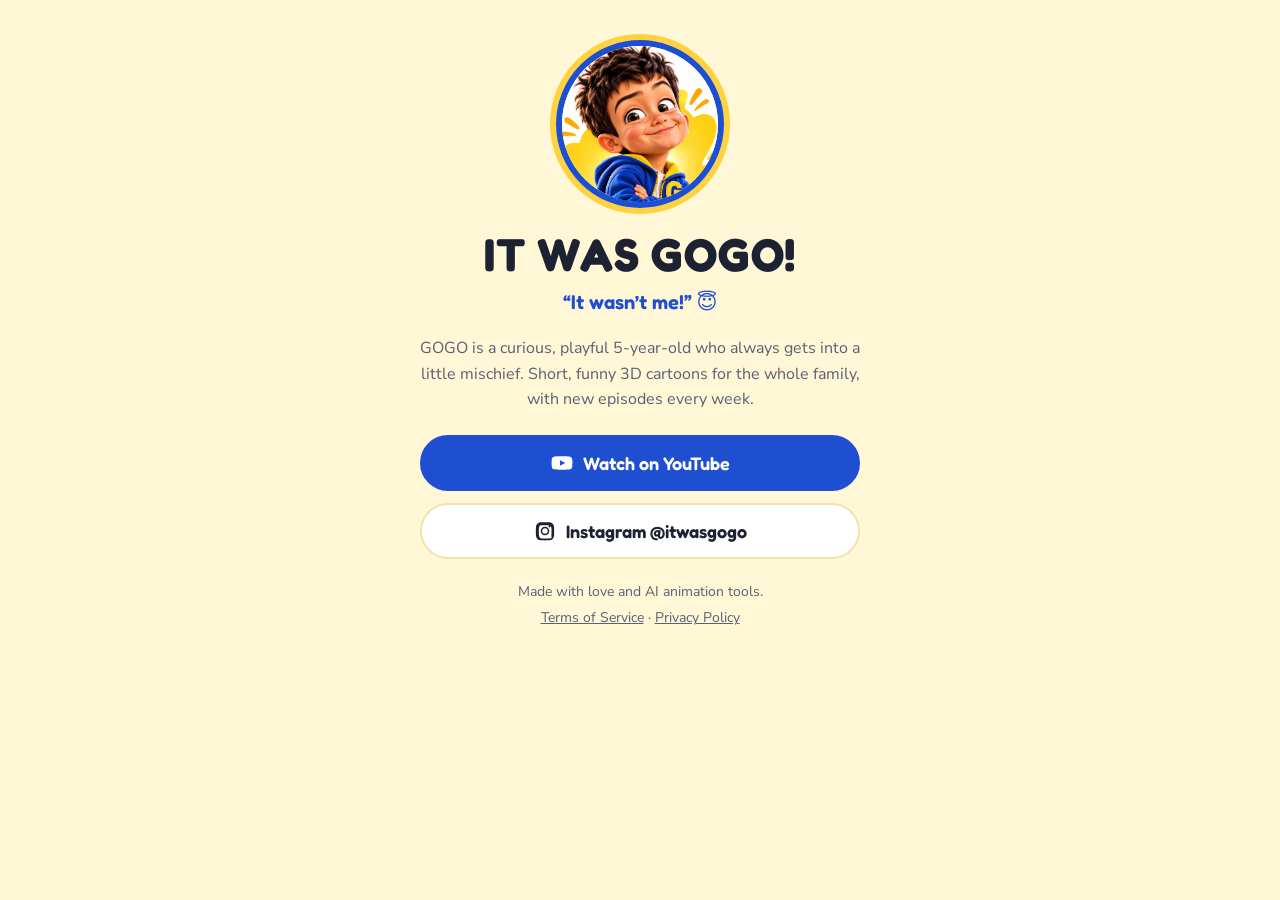
==== index.html @ 617152f7 "GOGO homepage, Terms of Service and Privacy Policy" ====
<!doctype html>
<html lang="en">
<head>
<meta charset="utf-8">
<meta name="viewport" content="width=device-width, initial-scale=1">
<title>IT WAS GOGO!</title>
<meta name="description" content="GOGO is a curious 5-year-old who always gets into a little mischief, and always says &quot;It wasn't me!&quot; Funny 3D shorts for the whole family.">
<meta property="og:title" content="IT WAS GOGO!">
<meta property="og:description" content="Funny 3D shorts for the whole family.">
<meta property="og:image" content="https://gogoitwasntme.github.io/gogo.jpg">
<link rel="icon" href="/favicon.png">
<link rel="stylesheet" href="https://fonts.googleapis.com/css2?family=Fredoka:wght@500;600;700&family=Nunito+Sans:wght@400;700&display=swap">
<style>
/* Layout: one centered card, like a link-in-bio page: GOGO, the catchphrase, then one big button per platform */
:root {
  --bg: #fff7d6; --fg: #1d2233; --muted: #5a6075; --card: #ffffff;
  --blue: #1f4fd1; --blue-ink: #ffffff; --sun: #ffd23f; --line: #f0e2a8;
  --display: "Fredoka", "Trebuchet MS", system-ui, sans-serif;
  --body: "Nunito Sans", "Segoe UI", system-ui, sans-serif;
}
@media (prefers-color-scheme: dark) { :root {
  --bg: #141726; --fg: #eef0f7; --muted: #a8aec4; --card: #1c2033;
  --blue: #4f7bff; --blue-ink: #ffffff; --sun: #ffd23f; --line: #2b3150; color-scheme: dark } }
* { box-sizing: border-box; }
body { margin: 0; background: var(--bg); color: var(--fg); font: 16px/1.6 var(--body);
  padding: 40px max(16px, env(safe-area-inset-right, 0px)) 48px max(16px, env(safe-area-inset-left, 0px)); }
main { max-width: 440px; margin: 0 auto; display: grid; gap: 22px; text-align: center; }
.face { width: 168px; height: 168px; margin: 0 auto; border-radius: 50%;
  border: 6px solid var(--blue); box-shadow: 0 0 0 6px var(--sun); overflow: hidden; }
.face img { width: 100%; height: 100%; object-fit: cover; display: block; }
h1 { font: 700 clamp(34px, 9vw, 46px)/1.05 var(--display); margin: 0; letter-spacing: .01em; }
.tag { margin: -10px 0 0; font: 600 20px var(--display); color: var(--blue); }
.about { margin: 0; color: var(--muted); }
nav { display: grid; gap: 12px; }
nav a { display: flex; align-items: center; justify-content: center; gap: 10px; min-height: 56px;
  border-radius: 999px; font: 600 18px var(--display); text-decoration: none;
  background: var(--card); color: var(--fg); border: 2px solid var(--line); transition: transform .15s; }
nav a.main { background: var(--blue); color: var(--blue-ink); border-color: var(--blue); }
nav a:hover { transform: translateY(-2px); }
nav a:focus-visible { outline: 3px solid var(--sun); outline-offset: 3px; }
nav svg { width: 22px; height: 22px; flex: none; }
footer { font-size: 14px; color: var(--muted); display: grid; gap: 4px; }
footer a { color: inherit; }
@media (prefers-reduced-motion: reduce) { nav a { transition: none; } }
</style>
</head>
<body>
<main>
  <div class="face"><img src="/gogo.jpg" alt="GOGO, a 5-year-old cartoon boy in a blue hoodie with a yellow G, smiling innocently" width="480" height="480"></div>
  <h1>IT WAS GOGO!</h1>
  <p class="tag">&ldquo;It wasn&rsquo;t me!&rdquo; 😇</p>
  <p class="about">GOGO is a curious, playful 5-year-old who always gets into a little mischief. Short, funny 3D cartoons for the whole family, with new episodes every week.</p>
  <nav aria-label="Watch GOGO">
    <a class="main" href="https://www.youtube.com/channel/UCnWs6khtDbUHgN6CuW3H_rg?sub_confirmation=1">
      <svg viewBox="0 0 24 24" aria-hidden="true"><path fill="currentColor" d="M23 7.2a3 3 0 0 0-2.1-2.1C19 4.6 12 4.6 12 4.6s-7 0-8.9.5A3 3 0 0 0 1 7.2 31 31 0 0 0 .6 12 31 31 0 0 0 1 16.8a3 3 0 0 0 2.1 2.1c1.9.5 8.9.5 8.9.5s7 0 8.9-.5a3 3 0 0 0 2.1-2.1 31 31 0 0 0 .4-4.8 31 31 0 0 0-.4-4.8ZM9.8 15.1V8.9L15.6 12l-5.8 3.1Z"/></svg>
      Watch on YouTube
    </a>
    <a href="https://www.instagram.com/itwasgogo">
      <svg viewBox="0 0 24 24" aria-hidden="true"><path fill="currentColor" d="M12 7.3A4.7 4.7 0 1 0 12 16.7 4.7 4.7 0 0 0 12 7.3Zm0 7.7a3 3 0 1 1 0-6 3 3 0 0 1 0 6Zm6-7.9a1.1 1.1 0 1 1-2.2 0 1.1 1.1 0 0 1 2.2 0ZM21.9 8.2c-.1-1.6-.4-3-1.6-4.2S17.7 2.5 16.1 2.4c-1.6-.1-6.5-.1-8.2 0-1.6.1-3 .4-4.2 1.6S2.2 6.6 2.1 8.2c-.1 1.6-.1 6.5 0 8.2.1 1.6.4 3 1.6 4.2s2.6 1.5 4.2 1.6c1.6.1 6.5.1 8.2 0 1.6-.1 3-.4 4.2-1.6s1.5-2.6 1.6-4.2c.1-1.7.1-6.5 0-8.2Zm-2.2 10a3 3 0 0 1-1.7 1.7c-1.2.5-4 .4-5.3.4s-4.1.1-5.3-.4a3 3 0 0 1-1.7-1.7c-.5-1.2-.4-4-.4-5.3s-.1-4.1.4-5.3A3 3 0 0 1 6.4 6c1.2-.5 4-.4 5.3-.4s4.1-.1 5.3.4a3 3 0 0 1 1.7 1.7c.5 1.2.4 4 .4 5.3s.1 4.1-.4 5.3Z"/></svg>
      Instagram @itwasgogo
    </a>
  </nav>
  <footer>
    <span>Made with love and AI animation tools.</span>
    <span><a href="/terms/">Terms of Service</a> · <a href="/privacy/">Privacy Policy</a></span>
  </footer>
</main>
</body>
</html>
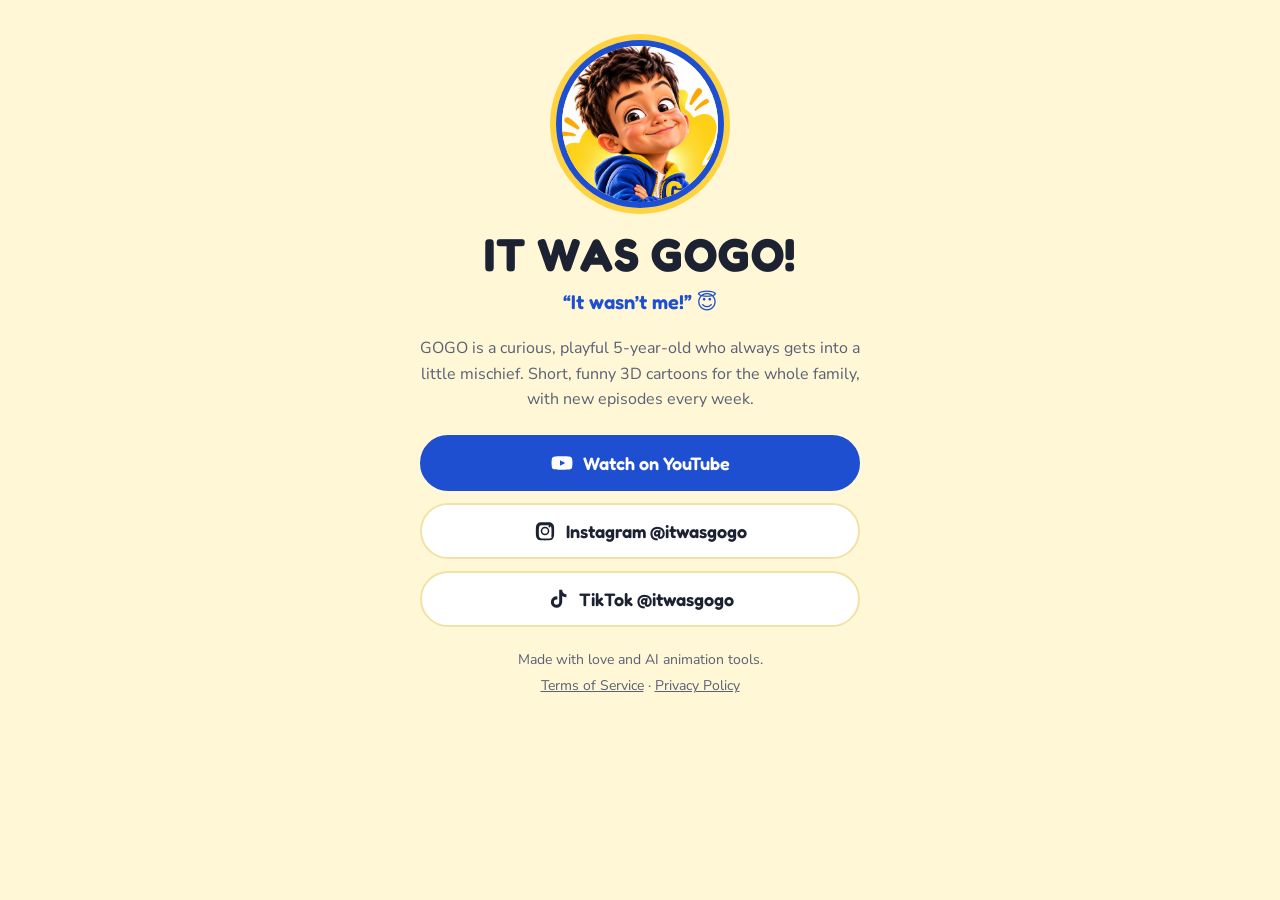
==== commit ef8e15b1: "Add TikTok button" ====
--- a/index.html
+++ b/index.html
@@ -59,6 +59,10 @@
       <svg viewBox="0 0 24 24" aria-hidden="true"><path fill="currentColor" d="M12 7.3A4.7 4.7 0 1 0 12 16.7 4.7 4.7 0 0 0 12 7.3Zm0 7.7a3 3 0 1 1 0-6 3 3 0 0 1 0 6Zm6-7.9a1.1 1.1 0 1 1-2.2 0 1.1 1.1 0 0 1 2.2 0ZM21.9 8.2c-.1-1.6-.4-3-1.6-4.2S17.7 2.5 16.1 2.4c-1.6-.1-6.5-.1-8.2 0-1.6.1-3 .4-4.2 1.6S2.2 6.6 2.1 8.2c-.1 1.6-.1 6.5 0 8.2.1 1.6.4 3 1.6 4.2s2.6 1.5 4.2 1.6c1.6.1 6.5.1 8.2 0 1.6-.1 3-.4 4.2-1.6s1.5-2.6 1.6-4.2c.1-1.7.1-6.5 0-8.2Zm-2.2 10a3 3 0 0 1-1.7 1.7c-1.2.5-4 .4-5.3.4s-4.1.1-5.3-.4a3 3 0 0 1-1.7-1.7c-.5-1.2-.4-4-.4-5.3s-.1-4.1.4-5.3A3 3 0 0 1 6.4 6c1.2-.5 4-.4 5.3-.4s4.1-.1 5.3.4a3 3 0 0 1 1.7 1.7c.5 1.2.4 4 .4 5.3s.1 4.1-.4 5.3Z"/></svg>
       Instagram @itwasgogo
     </a>
+    <a href="https://www.tiktok.com/@itwasgogo">
+      <svg viewBox="0 0 24 24" aria-hidden="true"><path fill="currentColor" d="M16.6 2h-3.3v13.4a2.9 2.9 0 1 1-2.9-2.9c.3 0 .6 0 .9.1V9.2a6.2 6.2 0 1 0 5.3 6.2V8.6a7.9 7.9 0 0 0 4.6 1.5V6.8a4.6 4.6 0 0 1-4.6-4.8Z"/></svg>
+      TikTok @itwasgogo
+    </a>
   </nav>
   <footer>
     <span>Made with love and AI animation tools.</span>
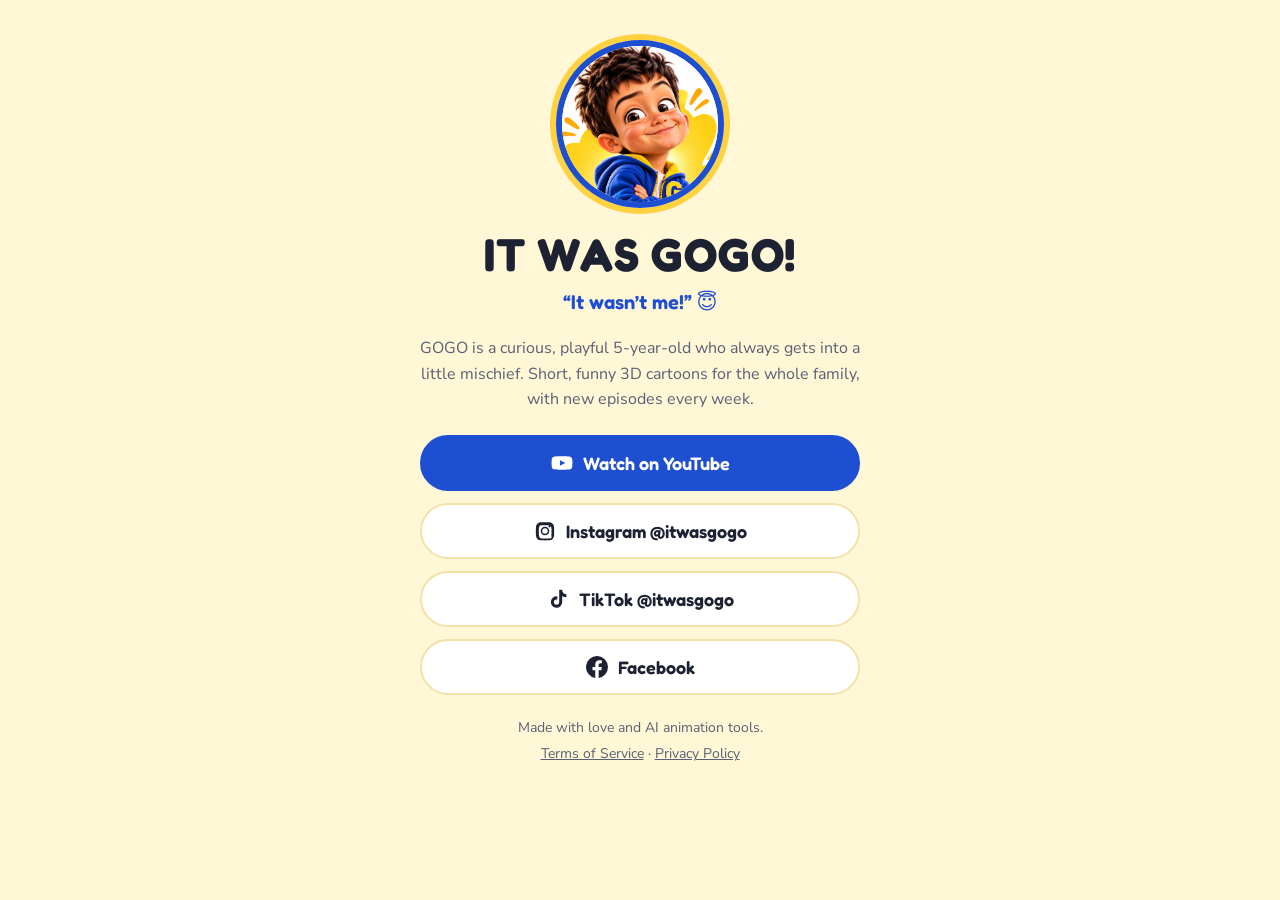
==== commit 9f3cda11: "Add Facebook Page button" ====
--- a/index.html
+++ b/index.html
@@ -63,6 +63,10 @@
       <svg viewBox="0 0 24 24" aria-hidden="true"><path fill="currentColor" d="M16.6 2h-3.3v13.4a2.9 2.9 0 1 1-2.9-2.9c.3 0 .6 0 .9.1V9.2a6.2 6.2 0 1 0 5.3 6.2V8.6a7.9 7.9 0 0 0 4.6 1.5V6.8a4.6 4.6 0 0 1-4.6-4.8Z"/></svg>
       TikTok @itwasgogo
     </a>
+    <a href="https://www.facebook.com/1442668882264871">
+      <svg viewBox="0 0 24 24" aria-hidden="true"><path fill="currentColor" d="M24 12a12 12 0 1 0-13.9 11.9v-8.4h-3V12h3V9.4c0-3 1.8-4.7 4.5-4.7 1.3 0 2.7.2 2.7.2v3h-1.5c-1.5 0-2 .9-2 1.9V12h3.4l-.5 3.5h-2.9v8.4A12 12 0 0 0 24 12Z"/></svg>
+      Facebook
+    </a>
   </nav>
   <footer>
     <span>Made with love and AI animation tools.</span>
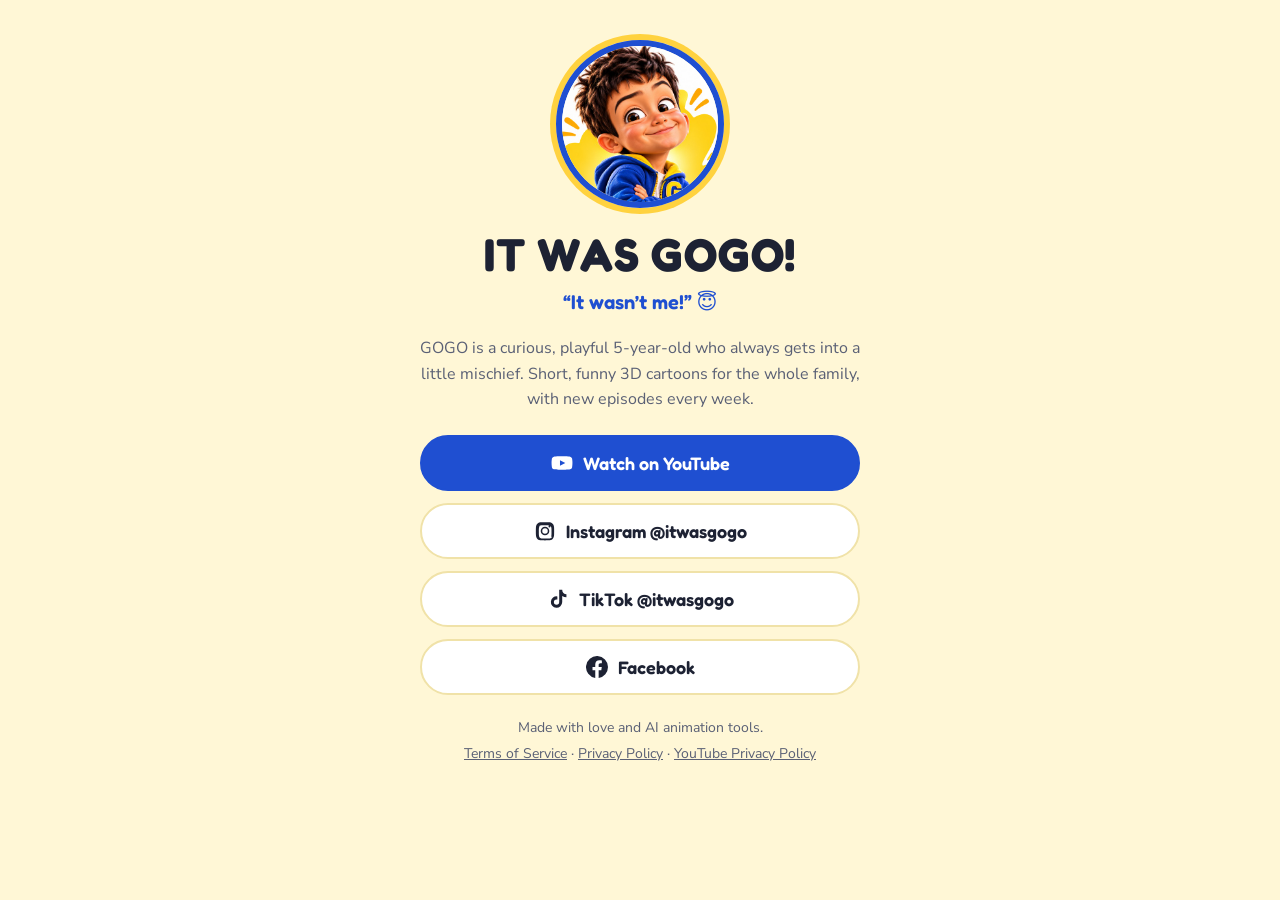
==== commit e10d793f: "Add GOGO Uploader (YouTube API) home, privacy and terms pages" ====
--- a/index.html
+++ b/index.html
@@ -70,7 +70,7 @@
   </nav>
   <footer>
     <span>Made with love and AI animation tools.</span>
-    <span><a href="/terms/">Terms of Service</a> · <a href="/privacy/">Privacy Policy</a></span>
+    <span><a href="/terms/">Terms of Service</a> · <a href="/privacy/">Privacy Policy</a> · <a href="/youtube/privacy.html">YouTube Privacy Policy</a></span>
   </footer>
 </main>
 </body>
